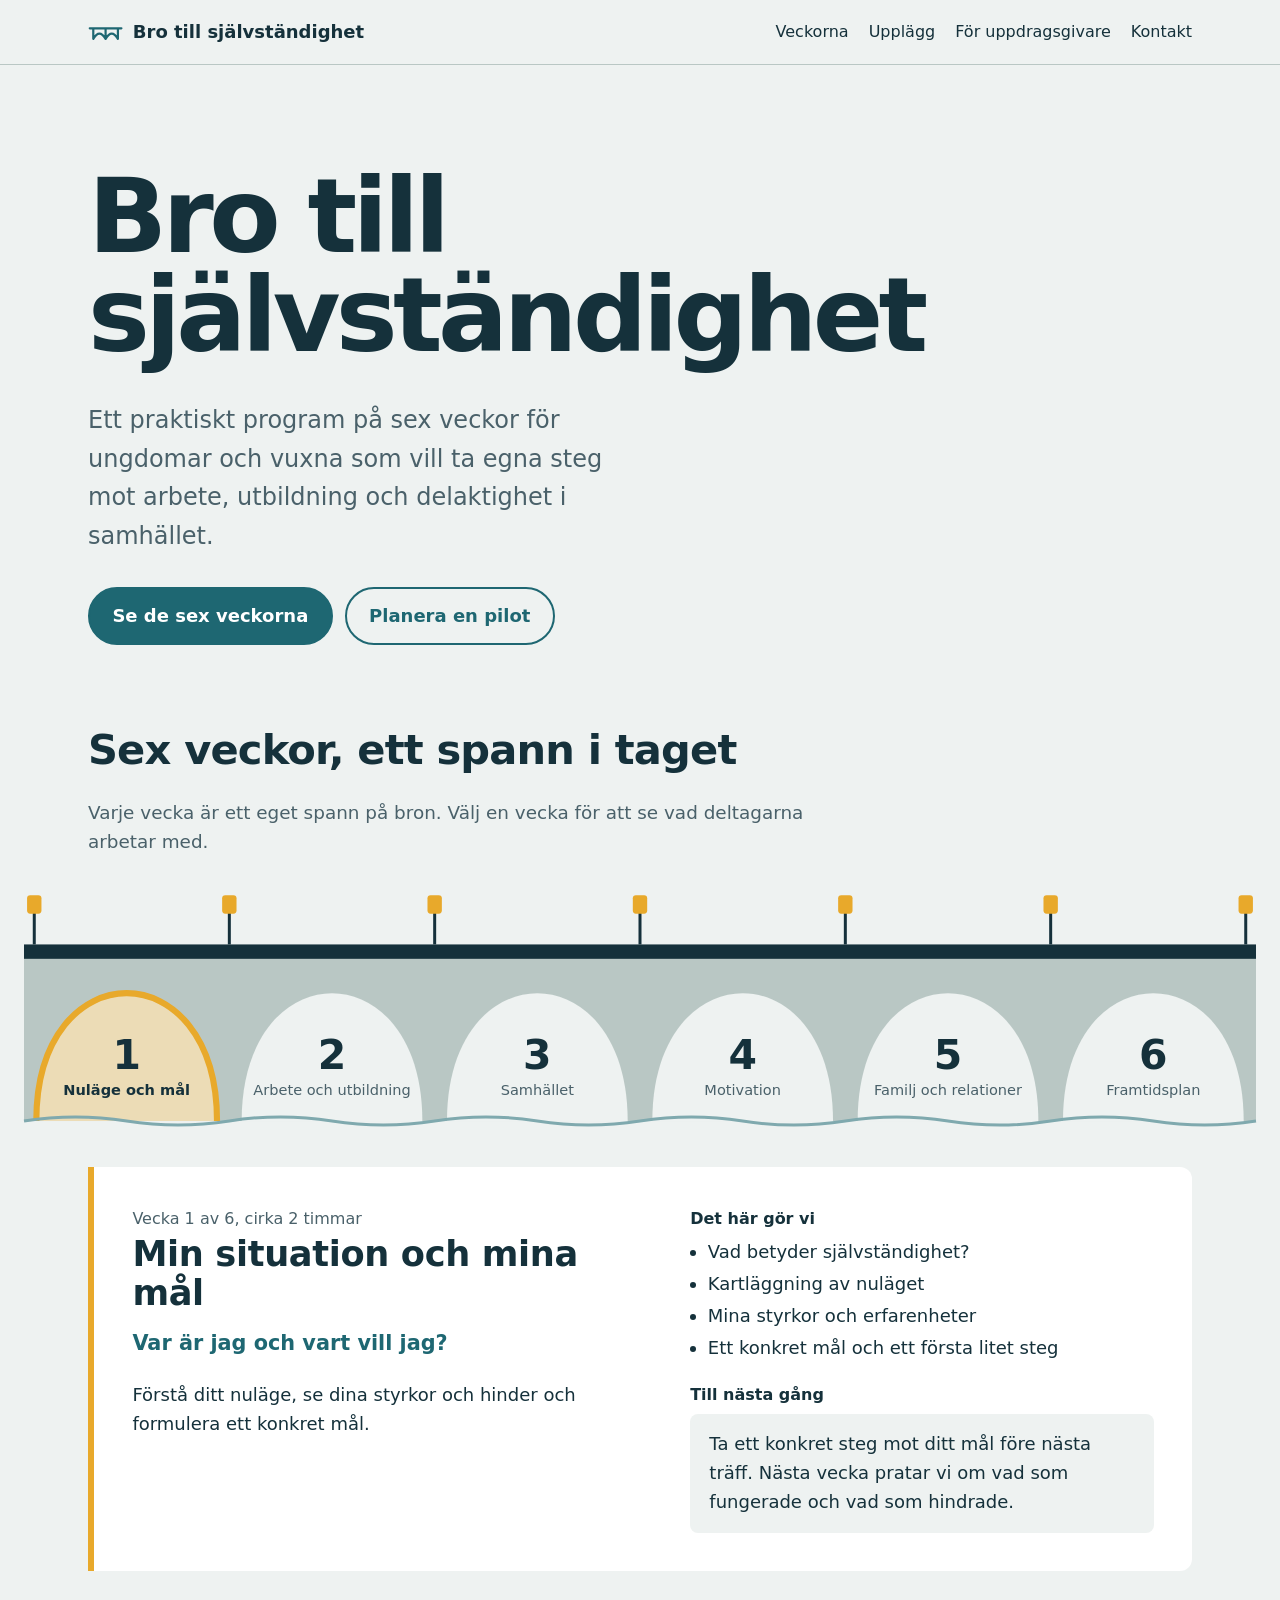
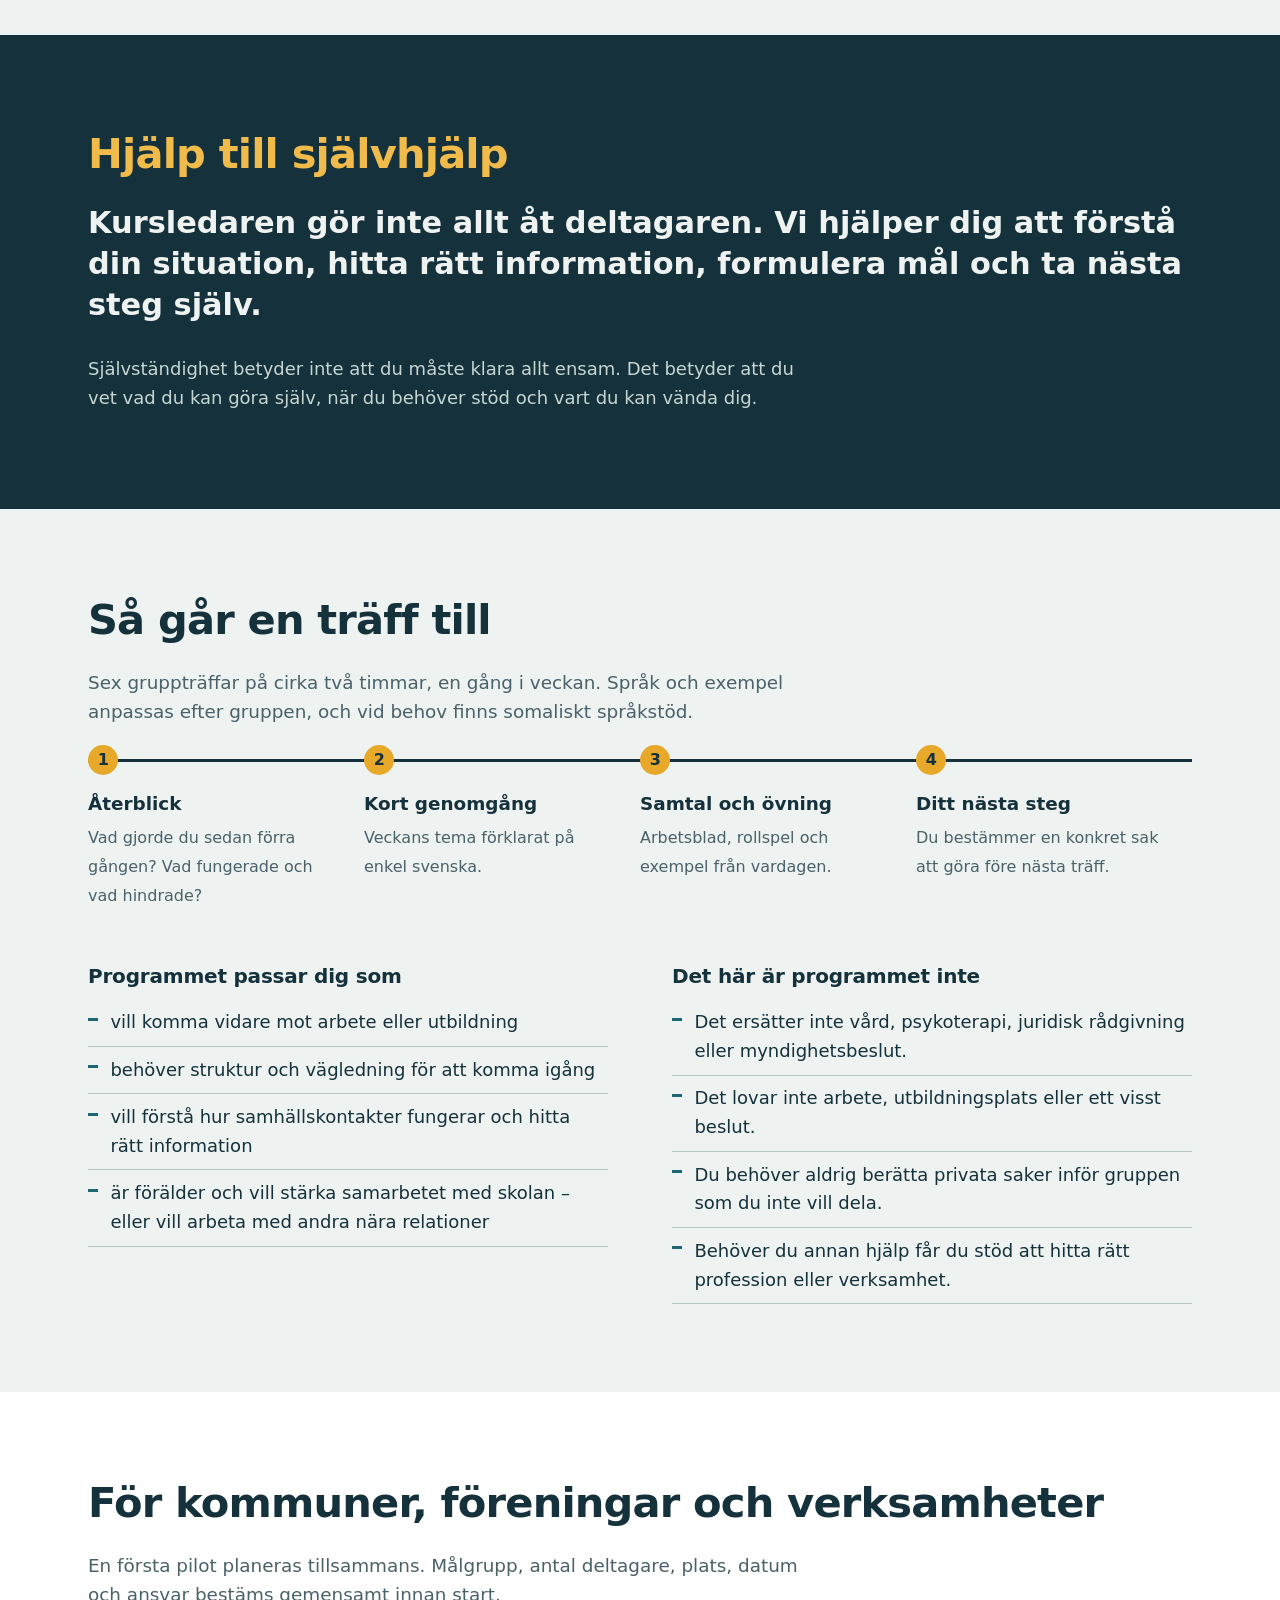
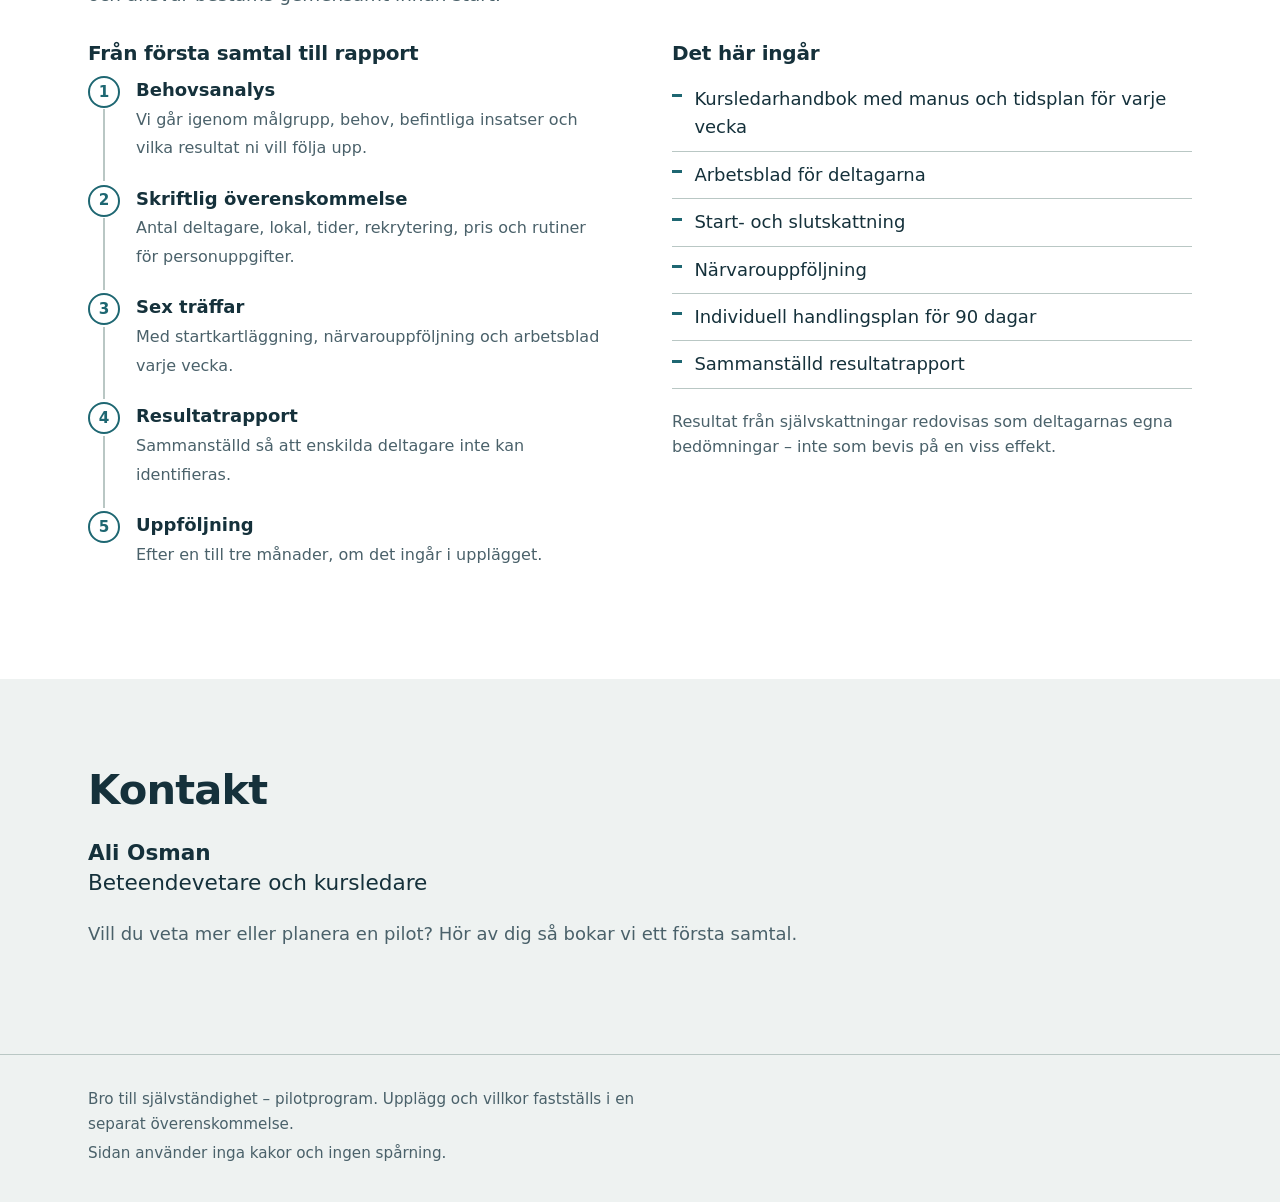
==== index.html @ 2a58fac4 "Added files" ====
<!doctype html>
<html lang="sv">
<head>
<meta charset="utf-8">
<meta name="viewport" content="width=device-width, initial-scale=1, viewport-fit=cover">
<title>Bro till självständighet – sex veckor mot arbete, utbildning och delaktighet</title>
<meta name="description" content="Ett praktiskt sexveckorsprogram för ungdomar och vuxna som vill ta konkreta steg mot arbete, utbildning och större självständighet.">
<link rel="icon" href="favicon.svg" type="image/svg+xml">
<link rel="preload" href="fonts/atkinson-400.woff2" as="font" type="font/woff2" crossorigin>
<link rel="preload" href="fonts/atkinson-800.woff2" as="font" type="font/woff2" crossorigin>
<link rel="stylesheet" href="style.css">
</head>
<body>

<a class="skip" href="#innehall">Hoppa till innehållet</a>

<header class="top">
  <div class="wrap top-inner">
    <a class="brand" href="#">
      <svg viewBox="0 0 40 20" aria-hidden="true"><path d="M2 6h36M6 18V6M20 18V6M34 18V6M6 18Q13 6 20 18M20 18Q27 6 34 18"/></svg>
      Bro till självständighet
    </a>
    <nav aria-label="Huvudmeny">
      <a href="#veckorna">Veckorna</a>
      <a href="#upplagg">Upplägg</a>
      <a href="#uppdragsgivare">För uppdragsgivare</a>
      <a href="#kontakt">Kontakt</a>
    </nav>
  </div>
</header>

<main id="innehall">

  <section class="hero">
    <div class="wrap">
      <h1>Bro till självständighet</h1>
      <p class="lead">Ett praktiskt program på sex veckor för ungdomar och vuxna som vill ta egna steg mot arbete, utbildning och delaktighet i samhället.</p>
      <p class="hero-actions">
        <a class="btn btn-main" href="#veckorna">Se de sex veckorna</a>
        <a class="btn btn-quiet" href="#uppdragsgivare">Planera en pilot</a>
      </p>
    </div>
  </section>

  <section id="veckorna" class="weeks" aria-labelledby="veckorna-rubrik">
    <div class="wrap">
      <h2 id="veckorna-rubrik">Sex veckor, ett spann i taget</h2>
      <p class="section-intro">Varje vecka är ett eget spann på bron. Välj en vecka för att se vad deltagarna arbetar med.</p>
    </div>

    <div class="bridge-wrap">
      <div class="bridge">
        <svg class="bridge-art" viewBox="0 0 1200 240" preserveAspectRatio="none" aria-hidden="true">
          <g class="arches"></g>
          <rect class="deck" x="0" y="54" width="1200" height="14"/>
          <g class="piers"></g>
          <g class="lamps"></g>
          <path class="water" d="M0 226 Q 50 218 100 226 T 200 226 T 300 226 T 400 226 T 500 226 T 600 226 T 700 226 T 800 226 T 900 226 T 1000 226 T 1100 226 T 1200 226"/>
        </svg>
        <div class="spans" role="tablist" aria-label="Programmets veckor"></div>
      </div>
    </div>

    <div class="wrap">
      <div class="week-panel" id="vecka-panel" role="tabpanel" tabindex="0" aria-live="polite"></div>
    </div>
  </section>

  <section class="principle" aria-labelledby="princip-rubrik">
    <div class="wrap narrow">
      <h2 id="princip-rubrik">Hjälp till självhjälp</h2>
      <p class="big">Kursledaren gör inte allt åt deltagaren. Vi hjälper dig att förstå din situation, hitta rätt information, formulera mål och ta nästa steg själv.</p>
      <p>Självständighet betyder inte att du måste klara allt ensam. Det betyder att du vet vad du kan göra själv, när du behöver stöd och vart du kan vända dig.</p>
    </div>
  </section>

  <section id="upplagg" class="plan" aria-labelledby="upplagg-rubrik">
    <div class="wrap">
      <h2 id="upplagg-rubrik">Så går en träff till</h2>
      <p class="section-intro">Sex gruppträffar på cirka två timmar, en gång i veckan. Språk och exempel anpassas efter gruppen, och vid behov finns somaliskt språkstöd.</p>

      <ol class="steps">
        <li><strong>Återblick</strong><span>Vad gjorde du sedan förra gången? Vad fungerade och vad hindrade?</span></li>
        <li><strong>Kort genomgång</strong><span>Veckans tema förklarat på enkel svenska.</span></li>
        <li><strong>Samtal och övning</strong><span>Arbetsblad, rollspel och exempel från vardagen.</span></li>
        <li><strong>Ditt nästa steg</strong><span>Du bestämmer en konkret sak att göra före nästa träff.</span></li>
      </ol>

      <div class="two-col">
        <div>
          <h3>Programmet passar dig som</h3>
          <ul class="plain">
            <li>vill komma vidare mot arbete eller utbildning</li>
            <li>behöver struktur och vägledning för att komma igång</li>
            <li>vill förstå hur samhällskontakter fungerar och hitta rätt information</li>
            <li>är förälder och vill stärka samarbetet med skolan – eller vill arbeta med andra nära relationer</li>
          </ul>
        </div>
        <div>
          <h3>Det här är programmet inte</h3>
          <ul class="plain">
            <li>Det ersätter inte vård, psykoterapi, juridisk rådgivning eller myndighetsbeslut.</li>
            <li>Det lovar inte arbete, utbildningsplats eller ett visst beslut.</li>
            <li>Du behöver aldrig berätta privata saker inför gruppen som du inte vill dela.</li>
            <li>Behöver du annan hjälp får du stöd att hitta rätt profession eller verksamhet.</li>
          </ul>
        </div>
      </div>
    </div>
  </section>

  <section id="uppdragsgivare" class="clients" aria-labelledby="uppdrag-rubrik">
    <div class="wrap">
      <h2 id="uppdrag-rubrik">För kommuner, föreningar och verksamheter</h2>
      <p class="section-intro">En första pilot planeras tillsammans. Målgrupp, antal deltagare, plats, datum och ansvar bestäms gemensamt innan start.</p>

      <div class="two-col">
        <div>
          <h3>Från första samtal till rapport</h3>
          <ol class="timeline">
            <li><strong>Behovsanalys</strong><span>Vi går igenom målgrupp, behov, befintliga insatser och vilka resultat ni vill följa upp.</span></li>
            <li><strong>Skriftlig överenskommelse</strong><span>Antal deltagare, lokal, tider, rekrytering, pris och rutiner för personuppgifter.</span></li>
            <li><strong>Sex träffar</strong><span>Med startkartläggning, närvarouppföljning och arbetsblad varje vecka.</span></li>
            <li><strong>Resultatrapport</strong><span>Sammanställd så att enskilda deltagare inte kan identifieras.</span></li>
            <li><strong>Uppföljning</strong><span>Efter en till tre månader, om det ingår i upplägget.</span></li>
          </ol>
        </div>
        <div>
          <h3>Det här ingår</h3>
          <ul class="plain">
            <li>Kursledarhandbok med manus och tidsplan för varje vecka</li>
            <li>Arbetsblad för deltagarna</li>
            <li>Start- och slutskattning</li>
            <li>Närvarouppföljning</li>
            <li>Individuell handlingsplan för 90 dagar</li>
            <li>Sammanställd resultatrapport</li>
          </ul>
          <p class="note">Resultat från självskattningar redovisas som deltagarnas egna bedömningar – inte som bevis på en viss effekt.</p>
        </div>
      </div>
    </div>
  </section>

  <section id="kontakt" class="contact" aria-labelledby="kontakt-rubrik">
    <div class="wrap narrow">
      <h2 id="kontakt-rubrik">Kontakt</h2>
      <p class="person"><strong>Ali Osman</strong><br>Beteendevetare och kursledare</p>
      <p class="contact-text">Vill du veta mer eller planera en pilot? Hör av dig så bokar vi ett första samtal.</p>
      <p><a class="btn btn-main" id="mejl-knapp" hidden>Skicka e-post</a></p>
    </div>
  </section>

</main>

<footer class="foot">
  <div class="wrap">
    <p>Bro till självständighet – pilotprogram. Upplägg och villkor fastställs i en separat överenskommelse.</p>
    <p>Sidan använder inga kakor och ingen spårning.</p>
  </div>
</footer>

<script src="script.js"></script>
</body>
</html>
---- style.css ----
@font-face { font-family: "Atkinson"; src: url("fonts/atkinson-400.woff2") format("woff2"); font-weight: 400; font-display: swap; }
@font-face { font-family: "Atkinson"; src: url("fonts/atkinson-700.woff2") format("woff2"); font-weight: 700; font-display: swap; }
@font-face { font-family: "Atkinson"; src: url("fonts/atkinson-800.woff2") format("woff2"); font-weight: 800; font-display: swap; }

:root {
  --dimma: #eef2f1;   /* bakgrund */
  --yta: #ffffff;
  --blak: #15313b;    /* text */
  --mjuk: #4a616a;    /* sekundär text */
  --fjord: #1e6772;   /* primär */
  --sten: #b9c7c4;    /* linjer, bro */
  --lykta: #e8a92b;   /* accent */
  --lykta-sken: rgba(232, 169, 43, .22);
  --vatten: #7fa9ae;
  --knapp-text: #ffffff;
  --maxw: 72rem;
  box-sizing: border-box;
  padding-top: env(safe-area-inset-top, 0px);
  padding-bottom: env(safe-area-inset-bottom, 0px);
  color-scheme: light dark;
}
@media (prefers-color-scheme: dark) {
  :root {
    --dimma: #0f2229; --yta: #15303a; --blak: #e6eeec; --mjuk: #a6bbbf;
    --fjord: #6cbcc5; --sten: #35535c; --lykta: #f0bb4a; --lykta-sken: rgba(240,187,74,.18);
    --vatten: #3d6a72; --knapp-text: #0f2229;
  }
}
*, *::before, *::after { box-sizing: inherit; }
html { scroll-behavior: smooth; scroll-padding-top: calc(4.5rem + env(safe-area-inset-top, 0px)); }
@media (prefers-reduced-motion: reduce) { html { scroll-behavior: auto; } }

body {
  margin: 0;
  background: var(--dimma);
  color: var(--blak);
  font-family: "Atkinson", "Segoe UI", system-ui, -apple-system, Roboto, Arial, sans-serif;
  font-size: 1.125rem;
  line-height: 1.6;
  -webkit-font-smoothing: antialiased;
}
img, svg { max-width: 100%; }
a { color: var(--fjord); text-underline-offset: .18em; }
:focus-visible { outline: 3px solid var(--lykta); outline-offset: 3px; border-radius: 4px; }

.wrap { max-width: var(--maxw); margin: 0 auto; padding: 0 1.5rem; }
[hidden] { display: none !important; }

.skip { position: absolute; left: -999px; top: .5rem; background: var(--yta); padding: .5rem 1rem; z-index: 20; }
.skip:focus { left: .5rem; }

h1, h2, h3 { line-height: 1.1; margin: 0 0 .6em; font-weight: 800; letter-spacing: -.02em; }
h2 { font-size: clamp(1.75rem, 1.2rem + 2vw, 2.6rem); }
h3 { font-size: 1.25rem; letter-spacing: -.01em; }
p { margin: 0 0 1em; max-width: 62ch; }

/* Sidhuvud */
.top {
  position: sticky; top: env(safe-area-inset-top, 0px); z-index: 10;
  background: color-mix(in srgb, var(--dimma) 88%, transparent);
  backdrop-filter: blur(8px);
  border-bottom: 1px solid var(--sten);
}
.top-inner { display: flex; align-items: center; justify-content: space-between; gap: 1rem; min-height: 4rem; flex-wrap: wrap; }
.brand { display: flex; align-items: center; gap: .6rem; font-weight: 800; color: var(--blak); text-decoration: none; }
.brand svg { width: 2.2rem; height: 1.1rem; fill: none; stroke: var(--fjord); stroke-width: 2.5; stroke-linecap: round; }
.top nav { display: flex; gap: 1.25rem; flex-wrap: wrap; font-size: 1rem; }
.top nav a { color: var(--blak); text-decoration: none; padding: .25rem 0; }
.top nav a:hover { color: var(--fjord); text-decoration: underline; }
@media (max-width: 760px) { .top nav { display: none; } }

/* Hero */
.hero { padding: clamp(3.5rem, 8vw, 7rem) 0 1rem; }
.hero h1 {
  font-size: clamp(2.8rem, 1.2rem + 7vw, 6.5rem);
  letter-spacing: -.045em;
  line-height: .95;
  max-width: 11ch;
  margin-bottom: .35em;
}
.lead { font-size: clamp(1.2rem, 1rem + .7vw, 1.5rem); color: var(--mjuk); max-width: 36ch; }
.hero-actions { display: flex; gap: .75rem; flex-wrap: wrap; margin-top: 2rem; }

.btn {
  display: inline-block; padding: .8rem 1.4rem; border-radius: 999px;
  font-weight: 700; text-decoration: none; border: 2px solid var(--fjord);
}
.btn-main { background: var(--fjord); color: var(--knapp-text); }
.btn-main:hover { background: var(--blak); border-color: var(--blak); color: var(--dimma); }
.btn-quiet { color: var(--fjord); }
.btn-quiet:hover { background: var(--yta); }

/* Veckorna och bron */
.weeks { padding: 3rem 0 4rem; }
.section-intro { color: var(--mjuk); font-size: 1.15rem; margin-bottom: 2rem; }

.bridge-wrap { padding: 0 1.5rem; max-width: 84rem; margin: 0 auto; }
.bridge { position: relative; aspect-ratio: 1200 / 240; }
@media (max-width: 700px) { .bridge { aspect-ratio: auto; height: 140px; } }
.bridge-art { position: absolute; inset: 0; width: 100%; height: 100%; overflow: visible; }
.deck { fill: var(--blak); }
.body { fill: var(--sten); }
.arch { fill: var(--dimma); stroke: none; transition: fill .25s; }
.arch.passed { fill: color-mix(in srgb, var(--vatten) 22%, var(--dimma)); }
.arch.active { fill: color-mix(in srgb, var(--lykta) 30%, var(--dimma)); stroke: var(--lykta); stroke-width: 6; }
.water { fill: none; stroke: var(--vatten); stroke-width: 3; vector-effect: non-scaling-stroke; }
.lamp-post { stroke: var(--blak); stroke-width: 3; vector-effect: non-scaling-stroke; }
.lamp { fill: var(--sten); transition: fill .3s; }
.lamp.on { fill: var(--lykta); }

.spans { position: absolute; inset: 0; display: grid; grid-template-columns: repeat(6, 1fr); }
.span-btn {
  appearance: none; background: none; border: 0; cursor: pointer;
  font: inherit; color: var(--blak);
  display: flex; flex-direction: column; align-items: center; justify-content: flex-end;
  padding: 0 .25rem 18%; text-align: center; border-radius: 8px;
}
.span-btn .num { font-weight: 800; font-size: clamp(1.4rem, .8rem + 2.2vw, 2.6rem); line-height: 1; }
.span-btn .lbl { font-size: clamp(.7rem, .55rem + .45vw, .95rem); color: var(--mjuk); margin-top: .3rem; line-height: 1.2; }
.span-btn[aria-selected="true"] .lbl { color: var(--blak); font-weight: 700; }
.span-btn:hover .num { color: var(--fjord); }
.span-btn:focus-visible { outline-offset: -4px; }
@media (max-width: 640px) { .span-btn .lbl { display: none; } }

.week-panel {
  margin-top: 2rem; background: var(--yta); border-left: 6px solid var(--lykta);
  padding: clamp(1.25rem, 3vw, 2.5rem); border-radius: 0 12px 12px 0;
  display: grid; grid-template-columns: 1.1fr 1fr; gap: 1.5rem 3rem;
}
.week-panel:focus-visible { outline-offset: 4px; }
.week-panel .kicker { color: var(--mjuk); margin-bottom: .25rem; font-size: 1rem; }
.week-panel h3 { font-size: clamp(1.5rem, 1.1rem + 1.4vw, 2.2rem); margin-bottom: .4em; }
.week-panel .question { font-size: 1.3rem; font-weight: 700; color: var(--fjord); }
.week-panel h4 { margin: 0 0 .4rem; font-size: 1rem; }
.week-panel ul { margin: 0 0 1.25rem; padding-left: 1.1rem; }
.week-panel li { margin-bottom: .2rem; }
.week-panel .homework { background: var(--dimma); padding: 1rem 1.2rem; border-radius: 8px; margin: 0; }
@media (max-width: 760px) { .week-panel { grid-template-columns: 1fr; } }

/* Princip */
.principle { background: #15313b; color: #eef2f1; padding: clamp(3.5rem, 8vw, 6rem) 0; }
@media (prefers-color-scheme: dark) { .principle { background: #1d4450; } }
.principle h2 { color: #f0bb4a; }
.principle .big { font-size: clamp(1.35rem, 1rem + 1.3vw, 1.9rem); line-height: 1.35; font-weight: 700; }
.principle p:last-child { color: #c7d6d3; margin-bottom: 0; }

/* Upplägg */
.plan, .clients { padding: clamp(3.5rem, 7vw, 5.5rem) 0; }
.clients { background: var(--yta); }

.steps { list-style: none; counter-reset: s; padding: 0; margin: 0 0 3.5rem; display: grid; grid-template-columns: repeat(4, 1fr); gap: 0; }
.steps li { counter-increment: s; padding: 1rem 1.25rem 0 0; border-top: 3px solid var(--blak); position: relative; }
.steps li::before { content: counter(s); position: absolute; top: -1.05rem; left: 0; width: 1.9rem; height: 1.9rem; border-radius: 50%; background: var(--lykta); color: #15313b; font-weight: 800; display: grid; place-items: center; font-size: 1rem; }
.steps strong { display: block; margin: .7rem 0 .3rem; font-size: 1.15rem; }
.steps span { color: var(--mjuk); font-size: 1rem; }
@media (max-width: 800px) { .steps { grid-template-columns: 1fr 1fr; row-gap: 2.5rem; } }
@media (max-width: 480px) { .steps { grid-template-columns: 1fr; } }

.two-col { display: grid; grid-template-columns: 1fr 1fr; gap: 2rem 4rem; }
@media (max-width: 760px) { .two-col { grid-template-columns: 1fr; } }

.plain { list-style: none; padding: 0; margin: 0; }
.plain li { padding: .55rem 0 .55rem 1.4rem; border-bottom: 1px solid var(--sten); position: relative; }
.plain li::before { content: ""; position: absolute; left: 0; top: 1.15rem; width: .6rem; height: 3px; background: var(--fjord); }

.timeline { list-style: none; counter-reset: t; padding: 0; margin: 0; }
.timeline li { counter-increment: t; position: relative; padding: 0 0 1.4rem 3rem; }
.timeline li::before { content: counter(t); position: absolute; left: 0; top: 0; width: 2rem; height: 2rem; border-radius: 50%; border: 2px solid var(--fjord); color: var(--fjord); font-weight: 800; display: grid; place-items: center; font-size: .95rem; background: var(--yta); }
.timeline li:not(:last-child)::after { content: ""; position: absolute; left: calc(1rem - 1px); top: 2.1rem; bottom: .2rem; width: 2px; background: var(--sten); }
.timeline strong { display: block; }
.timeline span { color: var(--mjuk); font-size: 1rem; }
.note { margin-top: 1.25rem; font-size: 1rem; color: var(--mjuk); }

/* Kontakt */
.contact { padding: clamp(3.5rem, 7vw, 5.5rem) 0; }
.person { font-size: 1.35rem; line-height: 1.4; }
.contact-text { color: var(--mjuk); }

.foot { border-top: 1px solid var(--sten); padding: 2rem 0; font-size: .95rem; color: var(--mjuk); }
.foot p { margin: 0 0 .3rem; }
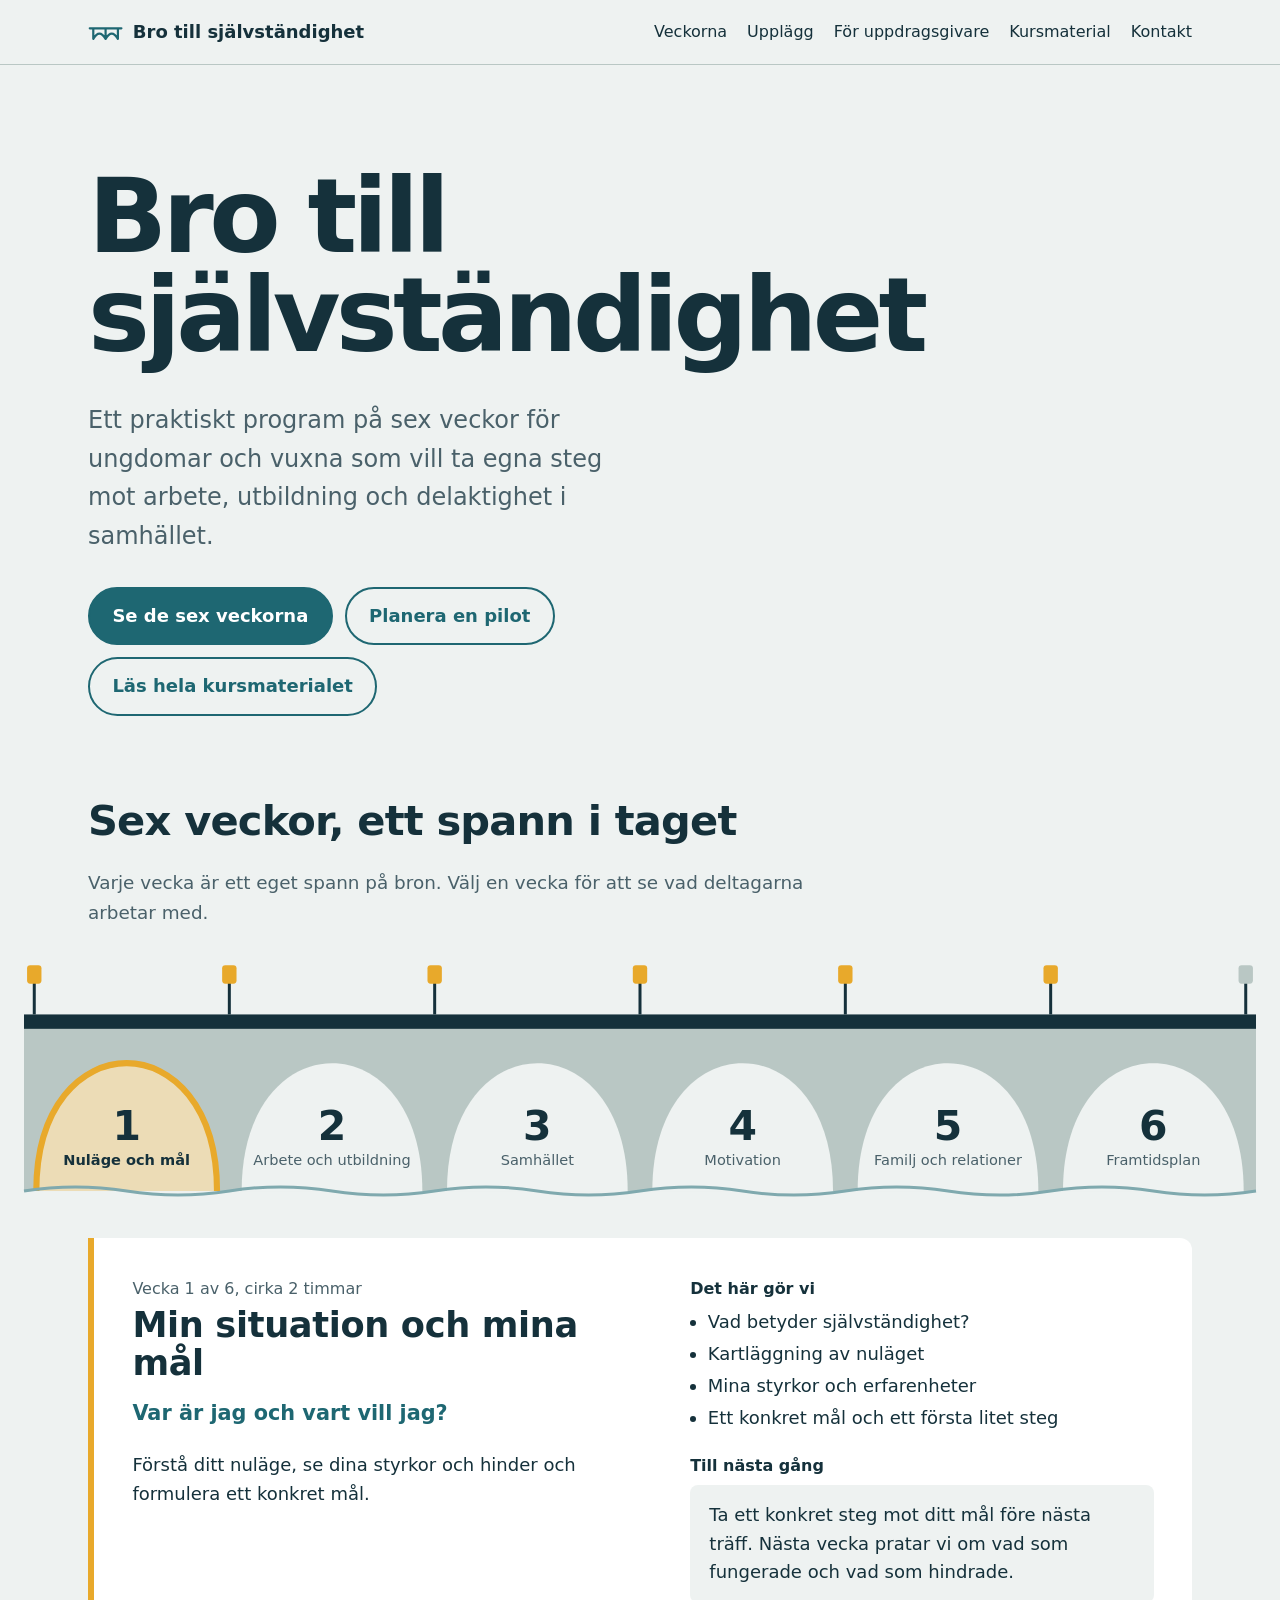
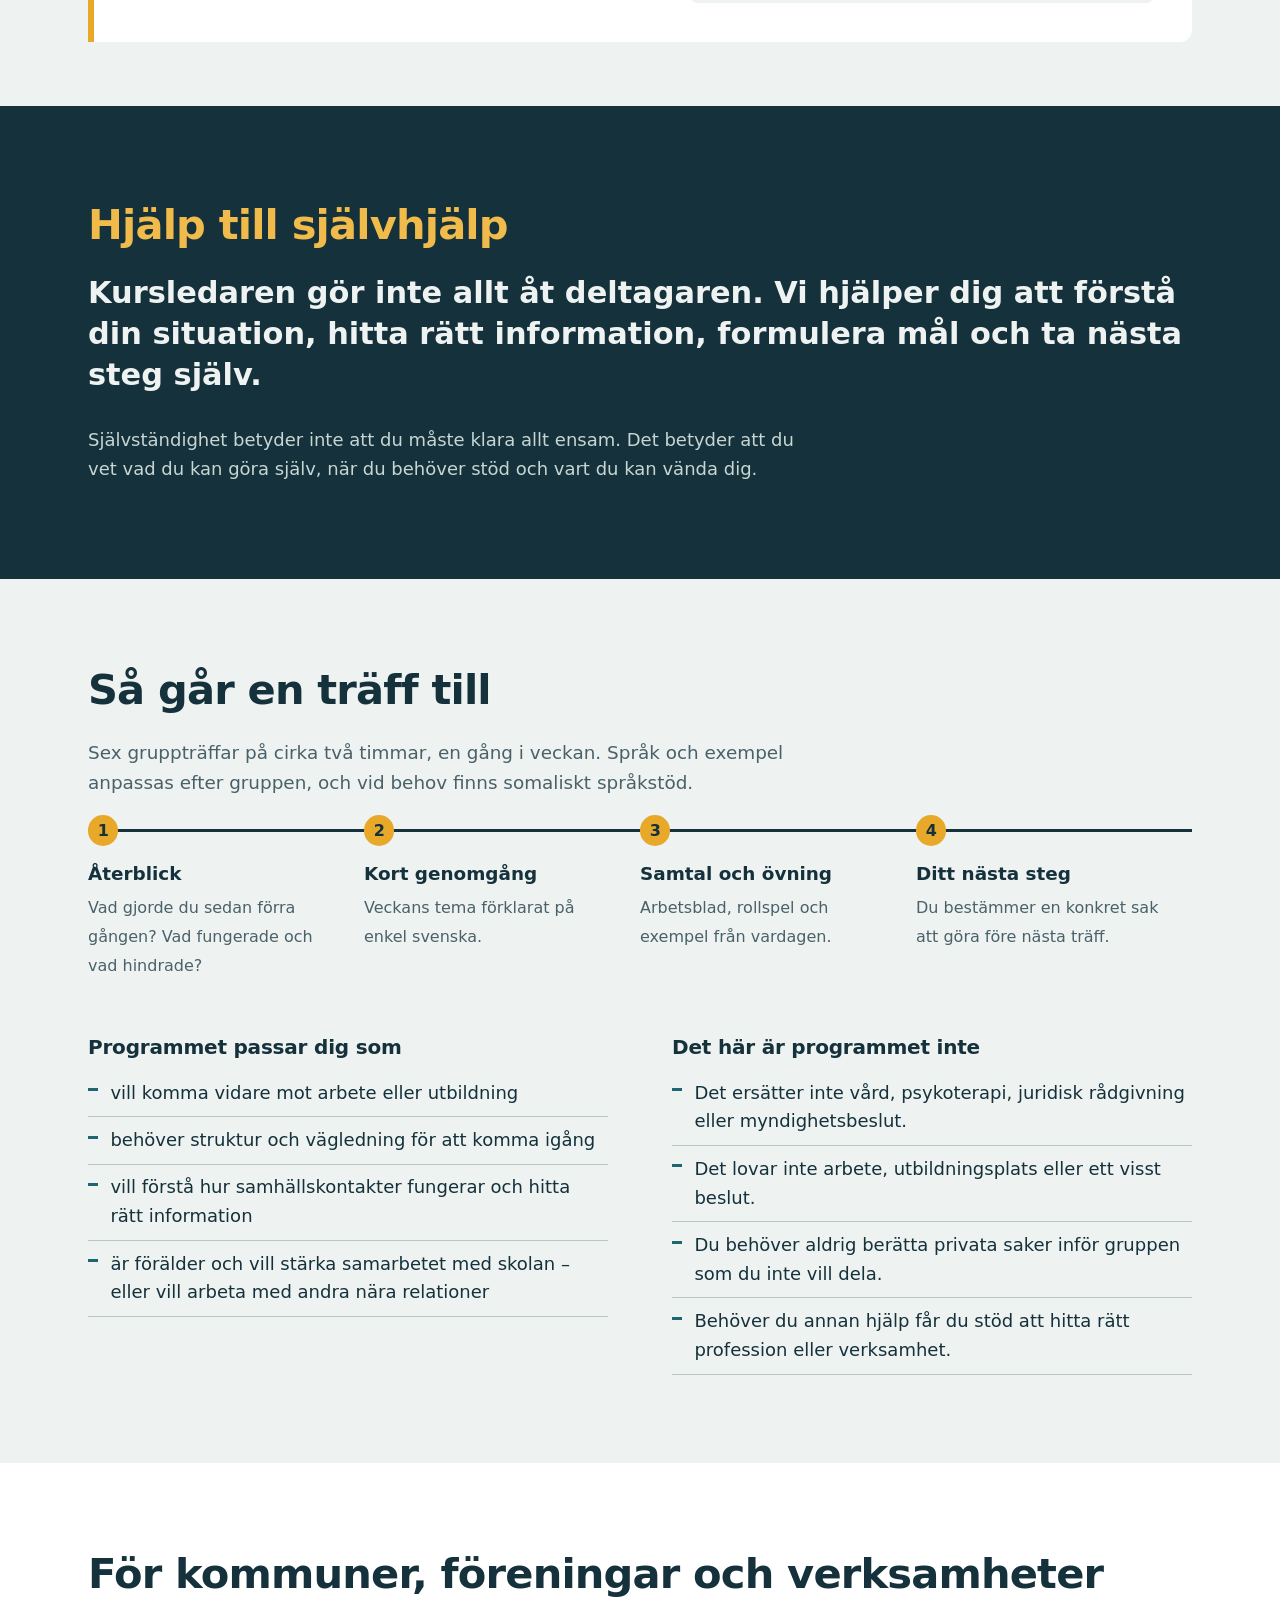
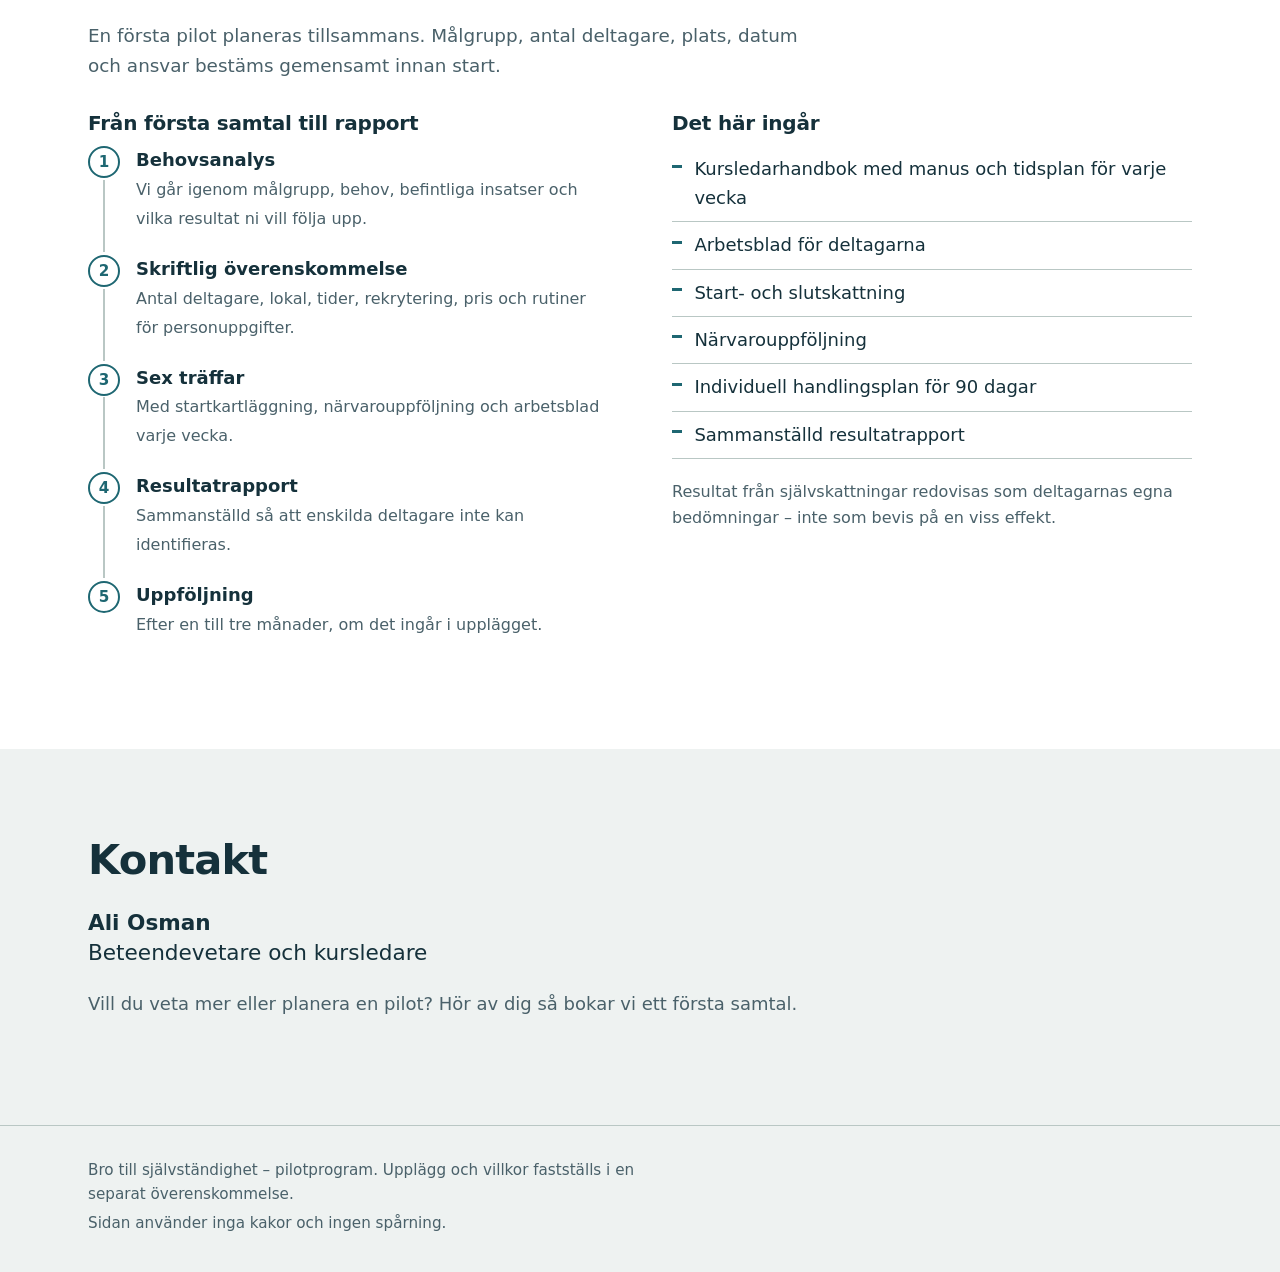
==== commit b685490f: "Updated files (v.2)" ====
--- a/index.html
+++ b/index.html
@@ -24,6 +24,7 @@
       <a href="#veckorna">Veckorna</a>
       <a href="#upplagg">Upplägg</a>
       <a href="#uppdragsgivare">För uppdragsgivare</a>
+      <a href="material.html">Kursmaterial</a>
       <a href="#kontakt">Kontakt</a>
     </nav>
   </div>
@@ -38,6 +39,7 @@
       <p class="hero-actions">
         <a class="btn btn-main" href="#veckorna">Se de sex veckorna</a>
         <a class="btn btn-quiet" href="#uppdragsgivare">Planera en pilot</a>
+        <a class="btn btn-quiet" href="material.html">Läs hela kursmaterialet</a>
       </p>
     </div>
   </section>
--- a/style.css
+++ b/style.css
@@ -67,7 +67,12 @@
 .top nav { display: flex; gap: 1.25rem; flex-wrap: wrap; font-size: 1rem; }
 .top nav a { color: var(--blak); text-decoration: none; padding: .25rem 0; }
 .top nav a:hover { color: var(--fjord); text-decoration: underline; }
-@media (max-width: 760px) { .top nav { display: none; } }
+.top nav a[aria-current="page"] { color: var(--fjord); font-weight: 700; text-decoration: underline; text-decoration-thickness: 3px; text-decoration-color: var(--lykta); }
+@media (max-width: 760px) {
+  .top-inner { padding-top: .5rem; }
+  .top nav { flex-wrap: nowrap; overflow-x: auto; width: 100%; gap: 1rem; padding-bottom: .5rem; font-size: .95rem; scrollbar-width: none; }
+  .top nav a { white-space: nowrap; }
+}
 
 /* Hero */
 .hero { padding: clamp(3.5rem, 8vw, 7rem) 0 1rem; }
@@ -178,3 +183,56 @@
 
 .foot { border-top: 1px solid var(--sten); padding: 2rem 0; font-size: .95rem; color: var(--mjuk); }
 .foot p { margin: 0 0 .3rem; }
+
+/* ===== Kursmaterial-sidan ===== */
+.mat-intro { padding: clamp(2.5rem, 6vw, 4.5rem) 1.5rem 1rem; }
+.mat-intro h1 { font-size: clamp(2.4rem, 1.4rem + 4vw, 4.5rem); letter-spacing: -.04em; }
+.mat-layout { display: grid; grid-template-columns: 17rem minmax(0, 1fr); gap: 3rem; align-items: start; padding-bottom: 4rem; }
+@media (max-width: 900px) { .mat-layout { grid-template-columns: minmax(0, 1fr); gap: 1.5rem; } }
+
+.toc { position: sticky; top: 5rem; max-height: calc(100vh - 6rem); overflow-y: auto; font-size: .95rem; }
+@media (max-width: 900px) { .toc { position: static; max-height: none; background: var(--yta); border-radius: 10px; padding: .75rem 1rem; } }
+.toc summary { font-weight: 800; cursor: pointer; margin-bottom: .5rem; }
+.toc ol, .toc ul { list-style: none; margin: 0; padding: 0; }
+.toc ul { padding-left: .8rem; border-left: 2px solid var(--sten); margin: .3rem 0 1rem; }
+.toc a { color: var(--mjuk); text-decoration: none; display: block; padding: .15rem 0; line-height: 1.35; }
+.toc a:hover { color: var(--fjord); text-decoration: underline; }
+.toc .toc-part { color: var(--blak); font-weight: 800; }
+
+.part { background: var(--yta); border-radius: 12px; padding: clamp(1.25rem, 4vw, 3rem); margin-bottom: 2.5rem; }
+.part-head { border-bottom: 3px solid var(--blak); margin-bottom: 2rem; padding-bottom: 1rem; }
+.part-title { margin-bottom: .3em; }
+.part-head p { color: var(--mjuk); margin: 0; }
+
+.doc { max-width: 46rem; }
+.doc h3 { font-size: 1.5rem; margin: 2.8rem 0 .8rem; padding-top: .2rem; }
+.doc h4 { font-size: 1.15rem; margin: 1.8rem 0 .5rem; }
+.doc > :first-child { margin-top: 0; }
+.doc p { margin-bottom: .8em; }
+.doc ul { padding-left: 1.2rem; }
+.doc li p { margin: 0 0 .3em; }
+.doc .q { margin: 1.1rem 0 .2rem; }
+.lines { height: calc(var(--n) * 2rem); background: repeating-linear-gradient(to bottom, transparent 0 calc(2rem - 1px), var(--sten) calc(2rem - 1px) 2rem); margin-bottom: .6rem; }
+.blank { display: inline-block; min-width: 8rem; border-bottom: 1px solid var(--mjuk); vertical-align: -.15em; margin: 0 .2rem; }
+.box { display: inline-block; width: .95em; height: .95em; border: 2px solid var(--mjuk); border-radius: 3px; vertical-align: -.12em; margin: 0 .45em 0 .2em; }
+
+.table-wrap { overflow-x: auto; margin: 1rem 0 1.5rem; }
+.doc table { border-collapse: collapse; width: 100%; font-size: 1rem; }
+.doc th, .doc td { border-bottom: 1px solid var(--sten); padding: .5rem .75rem .5rem 0; text-align: left; vertical-align: top; }
+.doc th { border-bottom: 2px solid var(--blak); }
+
+.callout { border-left: 5px solid var(--lykta); background: var(--dimma); padding: 1rem 1.25rem; margin: 1.25rem 0; border-radius: 0 8px 8px 0; }
+.callout-title { font-weight: 800; margin-bottom: .3rem !important; }
+.callout p:last-child { margin-bottom: 0; }
+
+@media print {
+  .top, .toc, .skip, .foot, .mat-intro .btn { display: none !important; }
+  body { background: #fff; color: #000; font-size: 11pt; }
+  .mat-layout { display: block; }
+  .part { padding: 0; border-radius: 0; }
+  .part + .part { break-before: page; }
+  .doc { max-width: none; }
+  .doc h3 { break-after: avoid; }
+  .lines { background: repeating-linear-gradient(to bottom, transparent 0 calc(2rem - 1px), #999 calc(2rem - 1px) 2rem); }
+  a { color: #000; text-decoration: none; }
+}
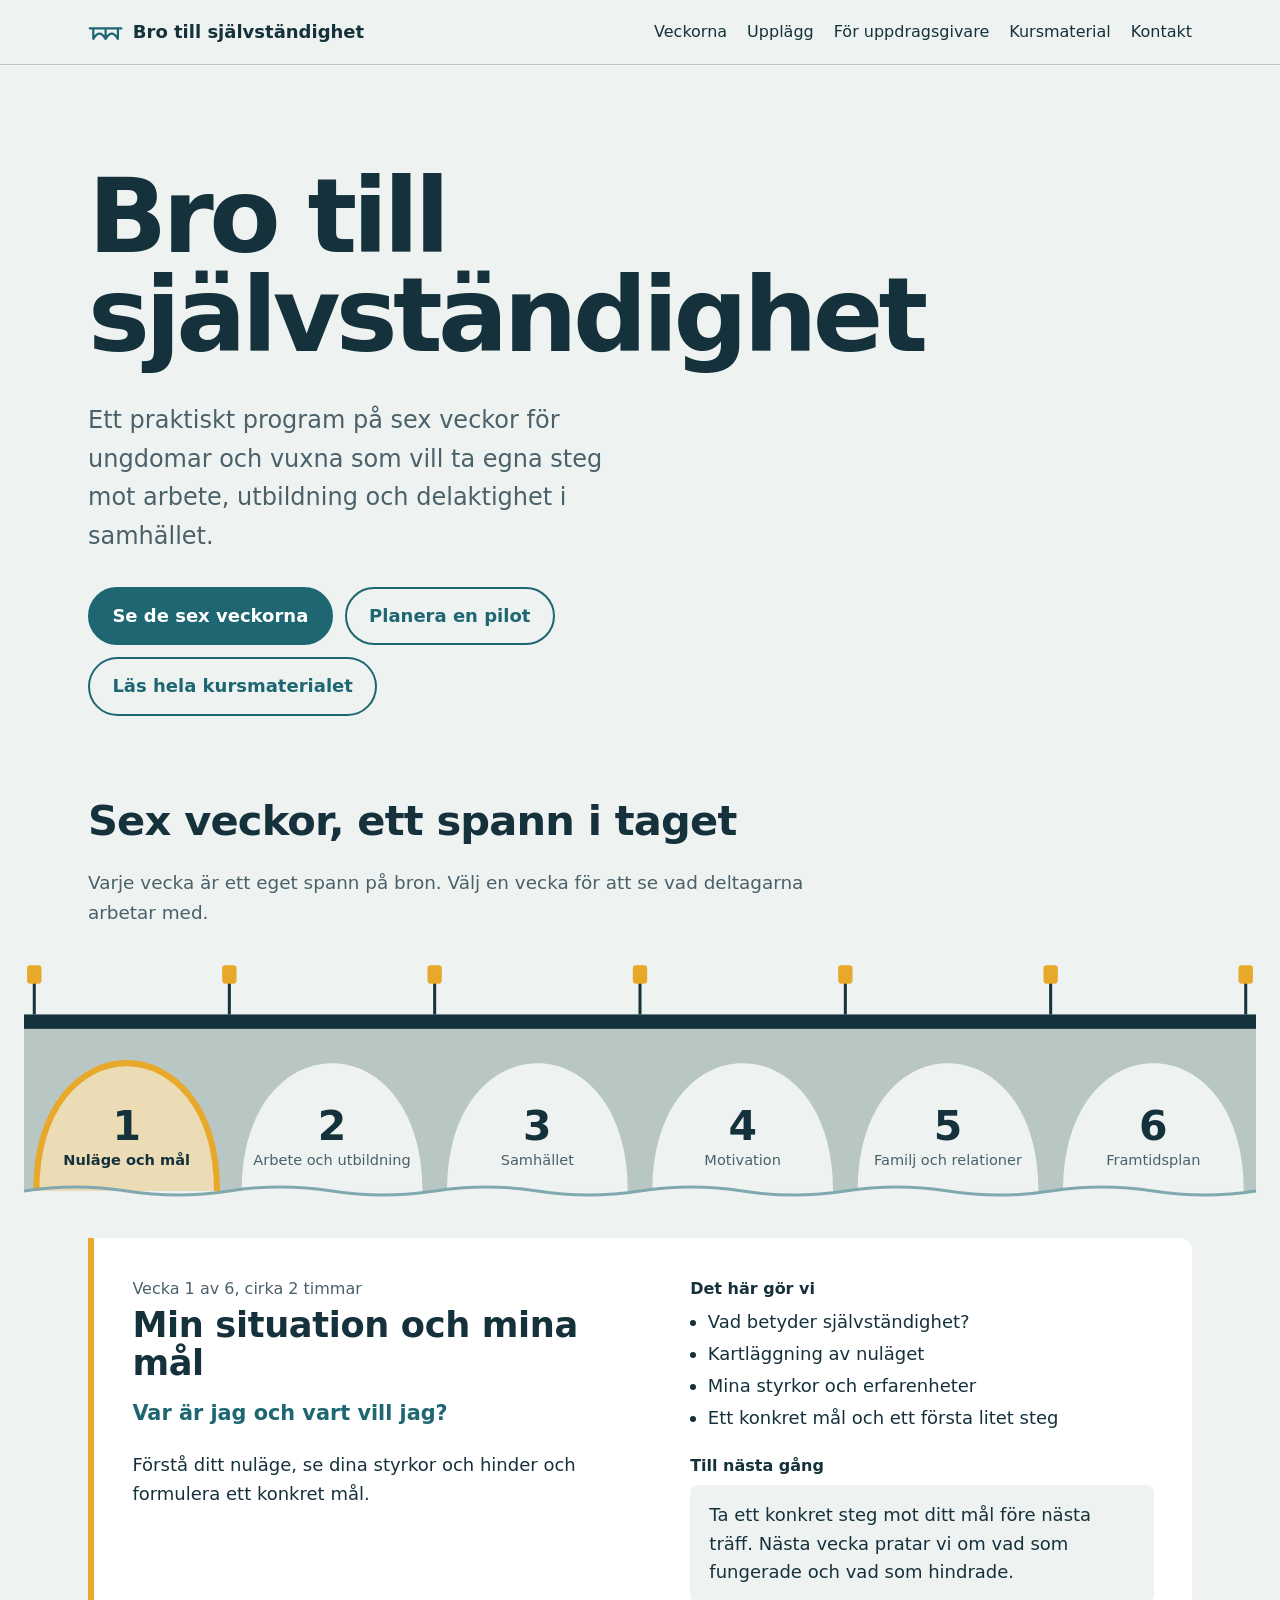
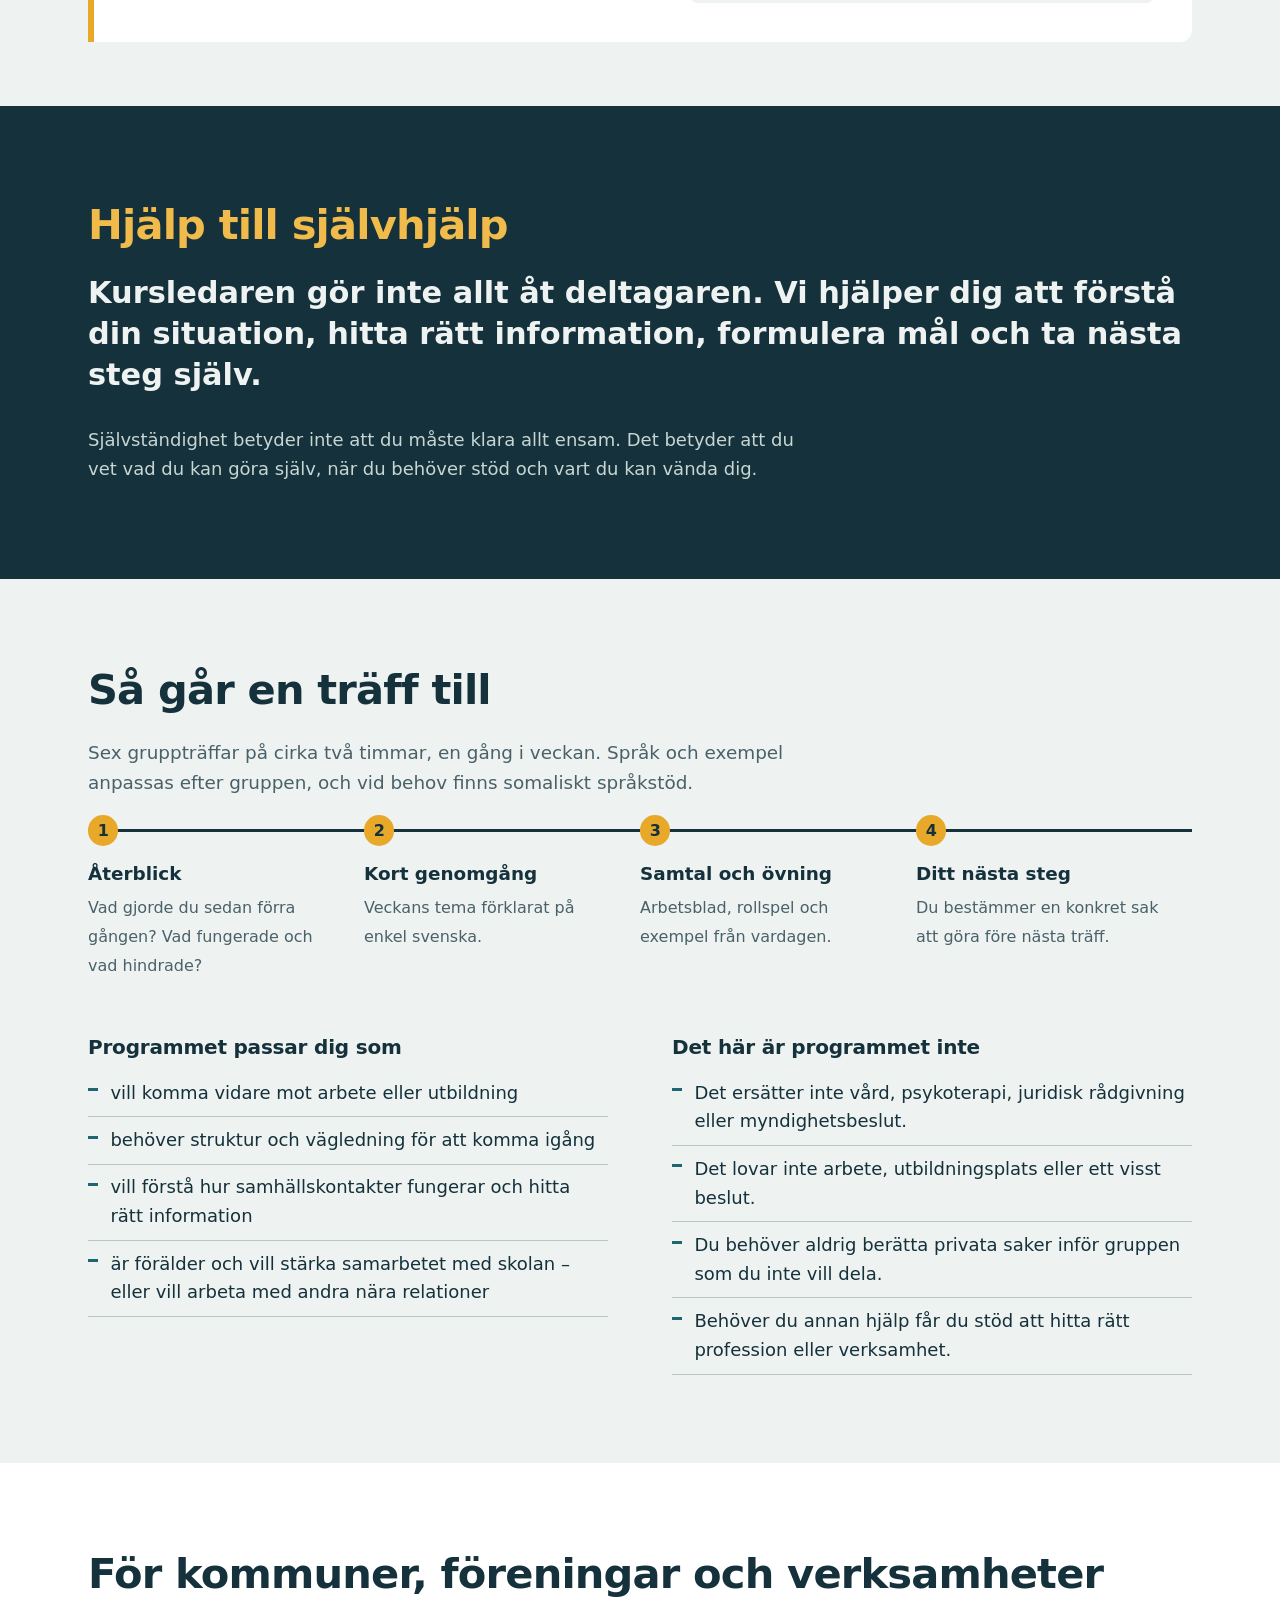
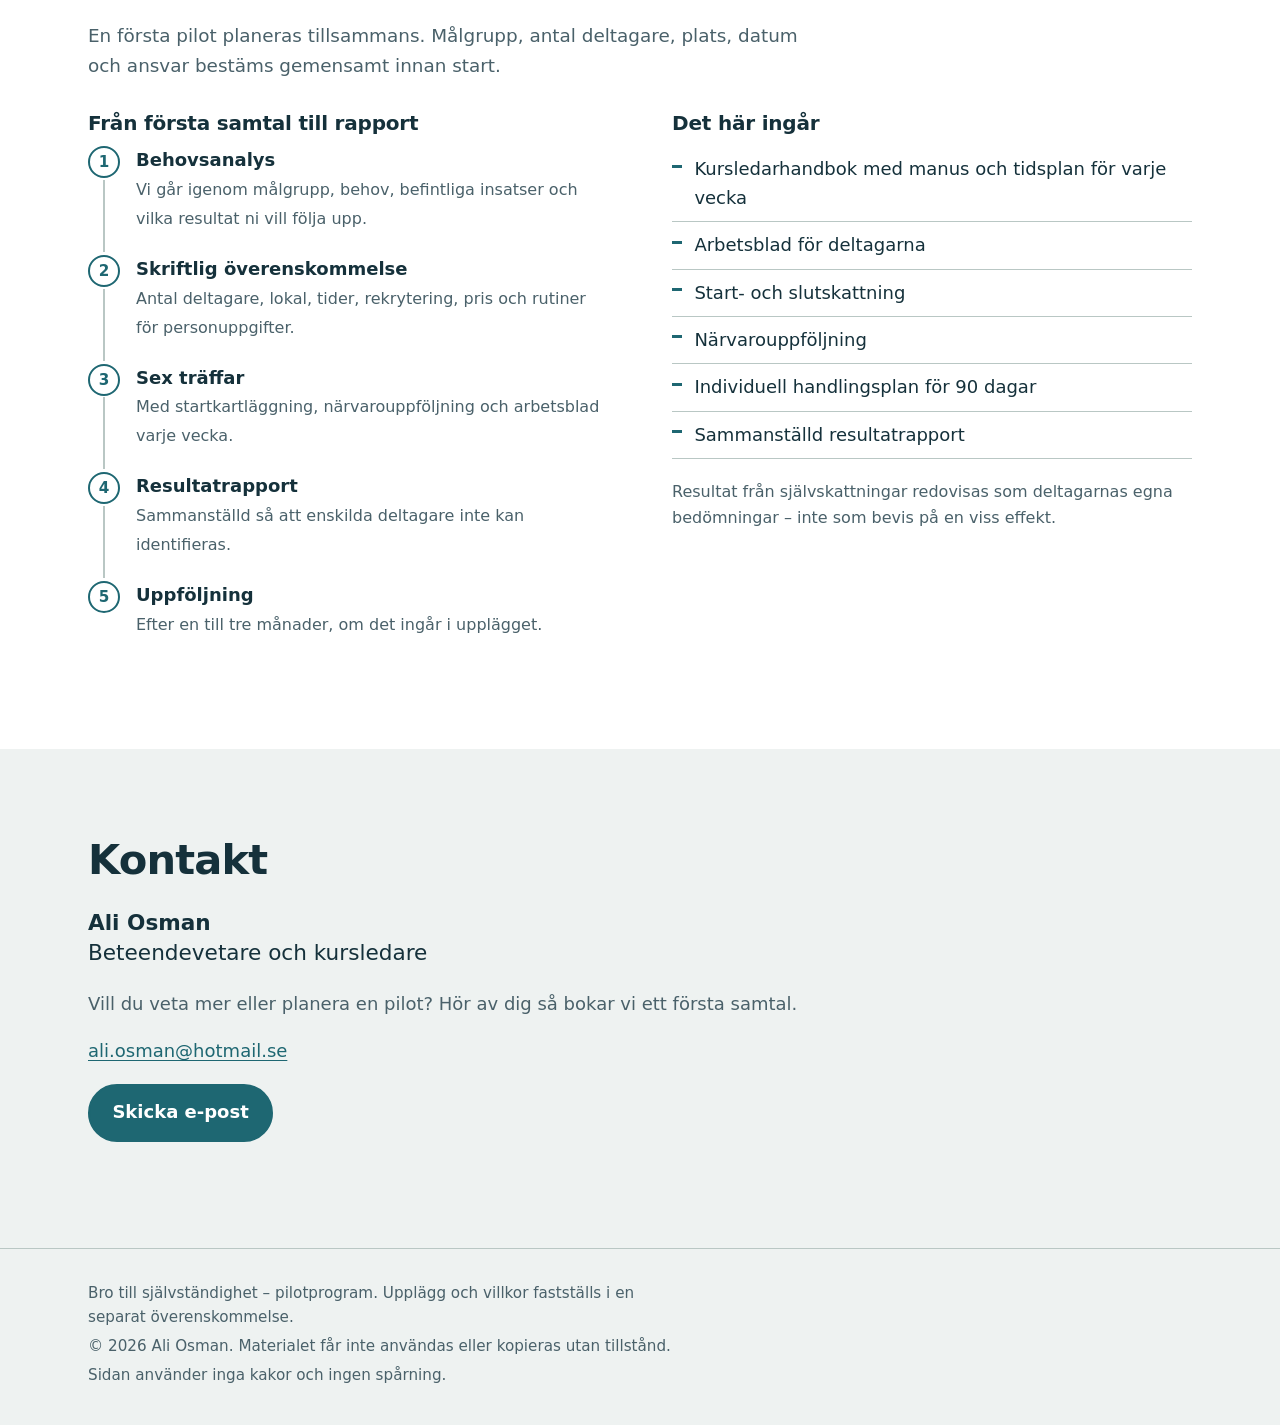
==== commit ddb8ea2a: "Add files via upload" ====
--- a/index.html
+++ b/index.html
@@ -148,6 +148,7 @@
       <h2 id="kontakt-rubrik">Kontakt</h2>
       <p class="person"><strong>Ali Osman</strong><br>Beteendevetare och kursledare</p>
       <p class="contact-text">Vill du veta mer eller planera en pilot? Hör av dig så bokar vi ett första samtal.</p>
+      <p><a href="mailto:ali.osman@hotmail.se">ali.osman@hotmail.se</a></p>
       <p><a class="btn btn-main" id="mejl-knapp" hidden>Skicka e-post</a></p>
     </div>
   </section>
@@ -157,6 +158,7 @@
 <footer class="foot">
   <div class="wrap">
     <p>Bro till självständighet – pilotprogram. Upplägg och villkor fastställs i en separat överenskommelse.</p>
+    <p>© 2026 Ali Osman. Materialet får inte användas eller kopieras utan tillstånd.</p>
     <p>Sidan använder inga kakor och ingen spårning.</p>
   </div>
 </footer>
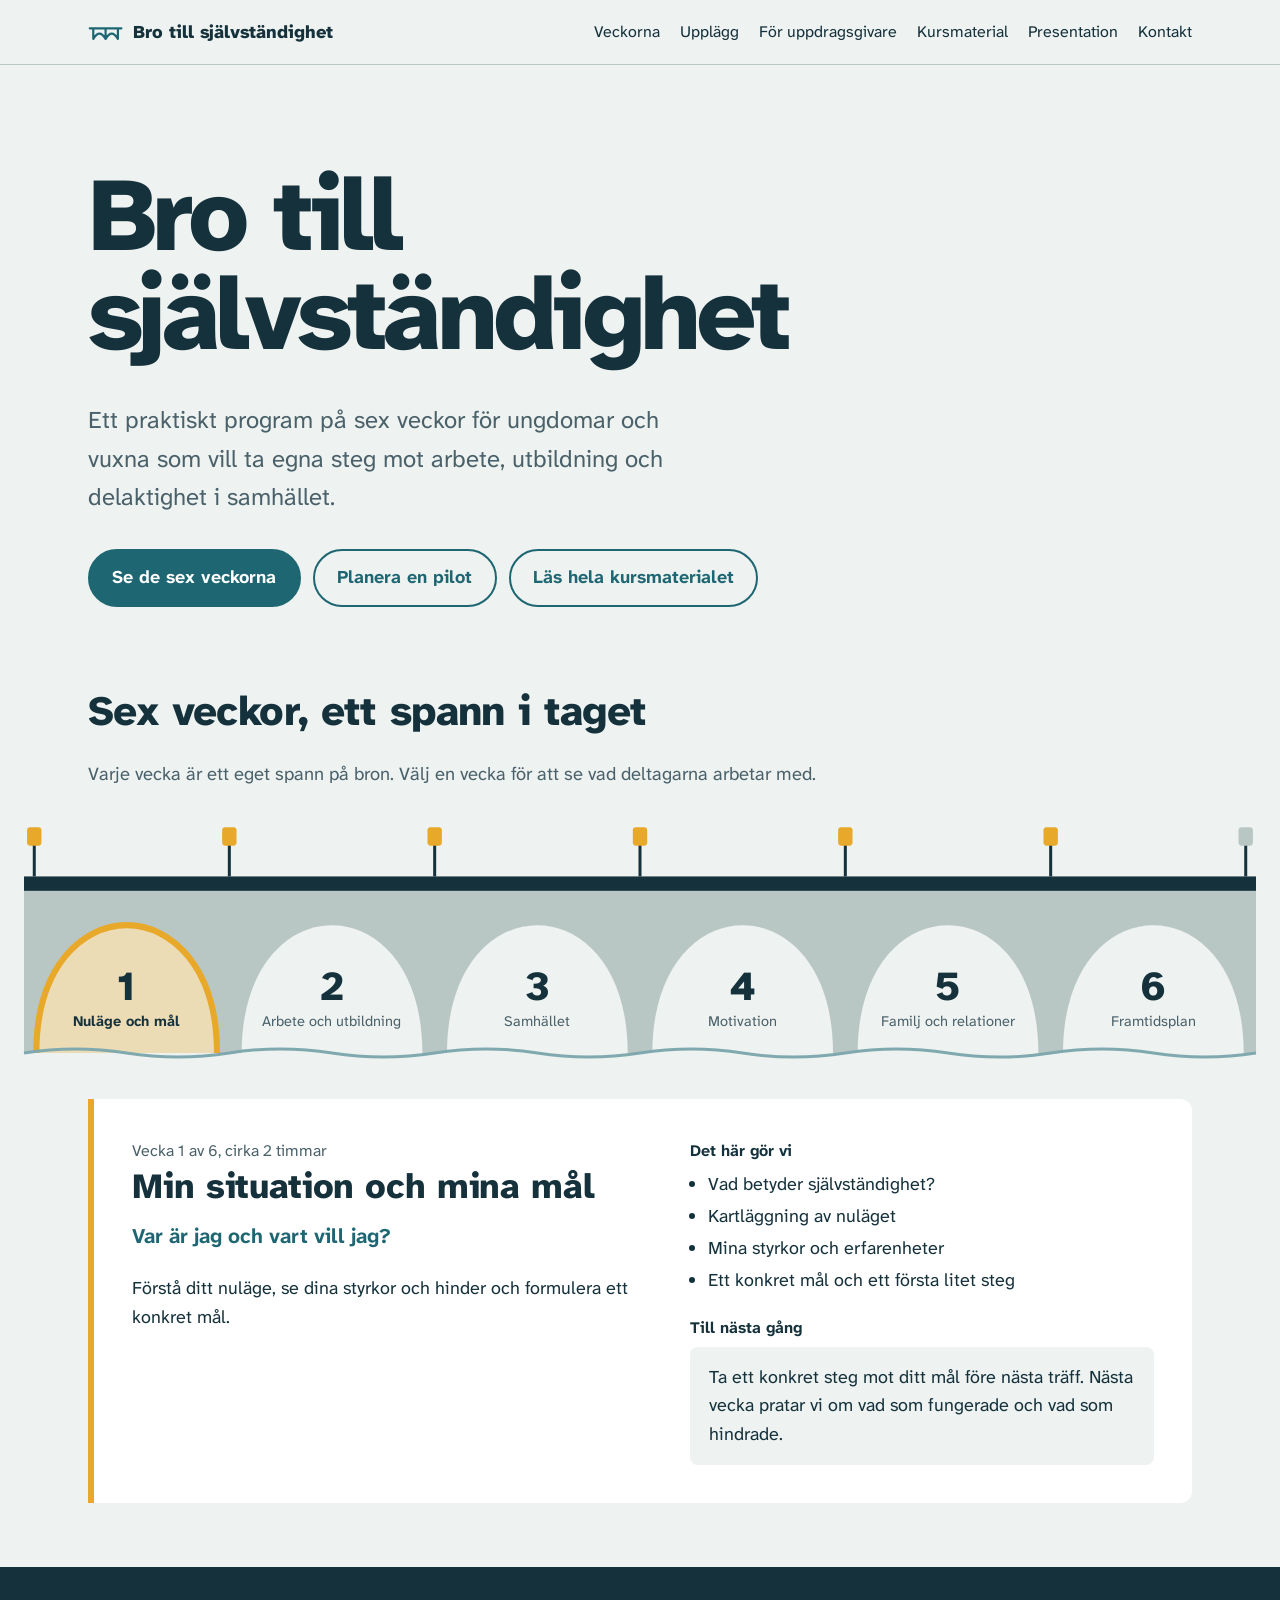
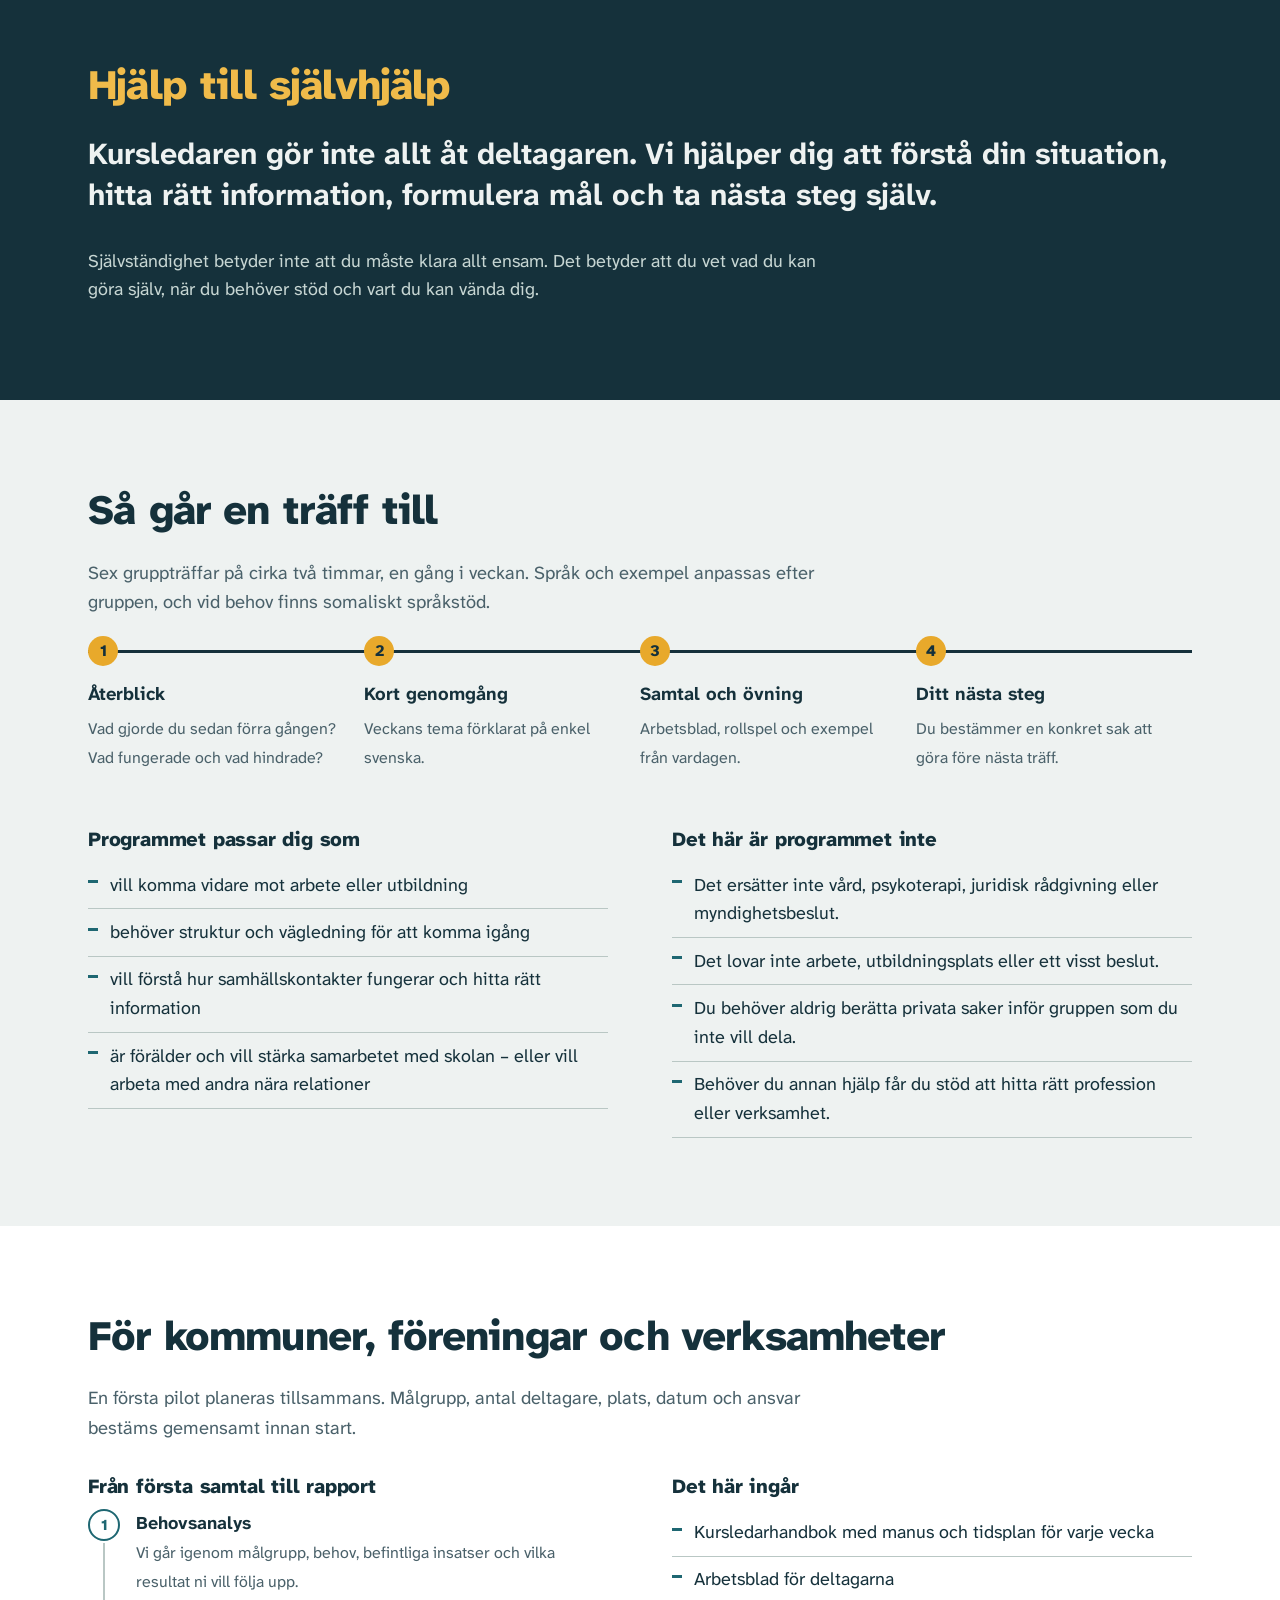
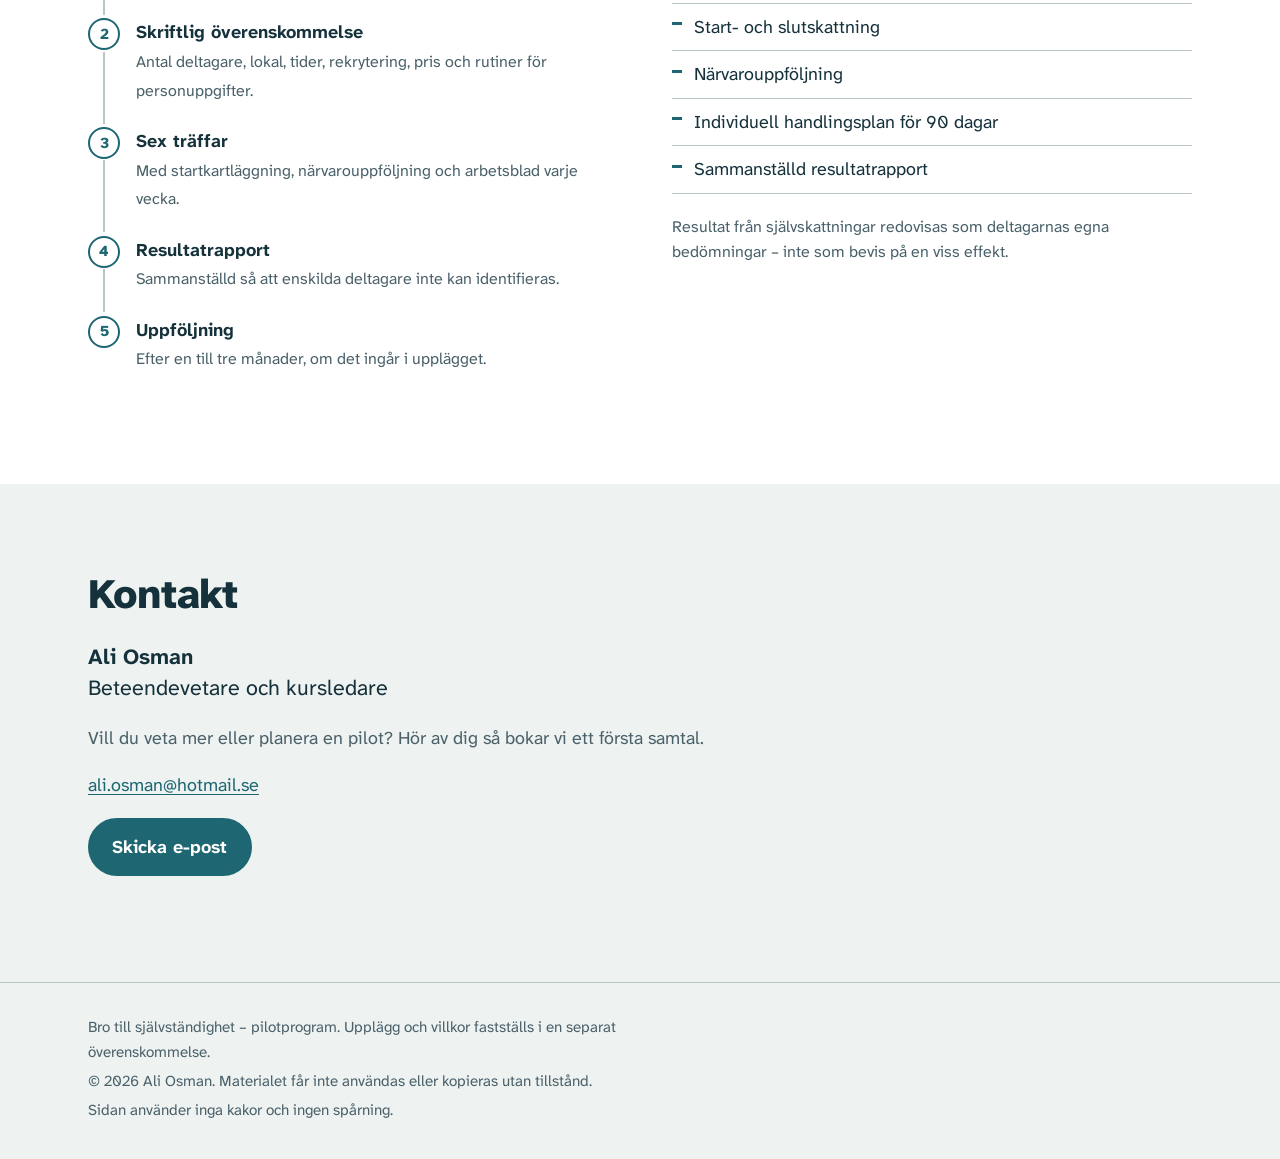
==== commit 3c2f0fc9: "Add files via upload" ====
--- a/index.html
+++ b/index.html
@@ -6,8 +6,8 @@
 <title>Bro till självständighet – sex veckor mot arbete, utbildning och delaktighet</title>
 <meta name="description" content="Ett praktiskt sexveckorsprogram för ungdomar och vuxna som vill ta konkreta steg mot arbete, utbildning och större självständighet.">
 <link rel="icon" href="favicon.svg" type="image/svg+xml">
-<link rel="preload" href="fonts/atkinson-400.woff2" as="font" type="font/woff2" crossorigin>
-<link rel="preload" href="fonts/atkinson-800.woff2" as="font" type="font/woff2" crossorigin>
+<link rel="preload" href="atkinson-400.woff2" as="font" type="font/woff2" crossorigin>
+<link rel="preload" href="atkinson-800.woff2" as="font" type="font/woff2" crossorigin>
 <link rel="stylesheet" href="style.css">
 </head>
 <body>
@@ -25,6 +25,7 @@
       <a href="#upplagg">Upplägg</a>
       <a href="#uppdragsgivare">För uppdragsgivare</a>
       <a href="material.html">Kursmaterial</a>
+      <a href="presentation.html">Presentation</a>
       <a href="#kontakt">Kontakt</a>
     </nav>
   </div>
--- a/style.css
+++ b/style.css
@@ -1,6 +1,6 @@
-@font-face { font-family: "Atkinson"; src: url("fonts/atkinson-400.woff2") format("woff2"); font-weight: 400; font-display: swap; }
-@font-face { font-family: "Atkinson"; src: url("fonts/atkinson-700.woff2") format("woff2"); font-weight: 700; font-display: swap; }
-@font-face { font-family: "Atkinson"; src: url("fonts/atkinson-800.woff2") format("woff2"); font-weight: 800; font-display: swap; }
+@font-face { font-family: "Atkinson"; src: url("atkinson-400.woff2") format("woff2"); font-weight: 400; font-display: swap; }
+@font-face { font-family: "Atkinson"; src: url("atkinson-700.woff2") format("woff2"); font-weight: 700; font-display: swap; }
+@font-face { font-family: "Atkinson"; src: url("atkinson-800.woff2") format("woff2"); font-weight: 800; font-display: swap; }
 
 :root {
   --dimma: #eef2f1;   /* bakgrund */
@@ -236,3 +236,82 @@
   .lines { background: repeating-linear-gradient(to bottom, transparent 0 calc(2rem - 1px), #999 calc(2rem - 1px) 2rem); }
   a { color: #000; text-decoration: none; }
 }
+
+/* ===== Presentation ===== */
+.deck-main { padding-top: clamp(2rem, 5vw, 3.5rem); padding-bottom: 3rem; }
+.deck-head h1 { font-size: clamp(1.8rem, 1.2rem + 2.4vw, 3rem); letter-spacing: -.03em; margin-bottom: .3em; }
+.deck-head p { color: var(--mjuk); }
+kbd { font: inherit; font-weight: 700; border: 1px solid var(--sten); border-bottom-width: 3px; border-radius: 5px; padding: 0 .35em; }
+
+.deck { container-type: inline-size; outline-offset: 6px; cursor: pointer; user-select: none; }
+.stage { position: relative; aspect-ratio: 16 / 9; width: 100%; border-radius: 12px; overflow: hidden; box-shadow: 0 1px 0 var(--sten), 0 12px 40px -18px rgba(21, 49, 59, .35); }
+.deck:fullscreen { background: #0b1a1f; display: grid; place-items: center; }
+.deck:fullscreen .stage { width: min(100vw, 177.78vh); border-radius: 0; }
+
+.slide { position: absolute; inset: 0; background: var(--yta); color: var(--blak); padding: 6cqw 7cqw; display: flex; flex-direction: column; justify-content: center; font-size: 2.1cqw; line-height: 1.45; }
+.slide[hidden] { display: none; }
+.slide h2 { font-size: 4.6cqw; line-height: 1.05; letter-spacing: -.035em; margin: 0 0 .5em; max-width: 22ch; }
+.slide h3 { font-size: 1.15em; margin: 0 0 .3em; letter-spacing: -.01em; }
+.slide p { margin: 0 0 .7em; max-width: 55ch; }
+.slide ul, .slide ol { margin: 0; padding-left: 1.1em; }
+.slide li { margin-bottom: .45em; }
+.slide .small { font-size: .88em; }
+.eyebrow { font-weight: 800; text-transform: uppercase; letter-spacing: .08em; font-size: .72em !important; color: var(--fjord); margin-bottom: 1.2em !important; }
+.eyebrow::before { content: ""; display: inline-block; width: 2.2em; height: .3em; background: var(--lykta); vertical-align: middle; margin-right: .7em; border-radius: 2px; }
+.doc-tag { font-size: .72em !important; font-weight: 700; color: var(--mjuk); margin-bottom: .8em !important; }
+.slide .big { font-size: 1.55em; line-height: 1.3; font-weight: 700; max-width: 30ch; }
+
+.dark { background: #15313b; color: #eef2f1; }
+.dark .eyebrow { color: #f0bb4a; }
+.title-slide h2 { font-size: 7.2cqw; max-width: 14ch; }
+.title-slide .sub { font-size: 1.6em; color: #c7d6d3; }
+.title-slide .meta { margin-top: 1.5em; color: #c7d6d3; font-size: .95em; }
+.slide-bridge { position: absolute; right: 5cqw; bottom: 0; width: 42cqw; fill: none; stroke: #f0bb4a; stroke-width: 5; opacity: .9; }
+
+.cols2 { columns: 2; column-gap: 4cqw; }
+.cols2 li { break-inside: avoid; }
+.checks { list-style: none; padding: 0 !important; }
+.checks li { padding-left: 1.6em; position: relative; }
+.checks li::before { content: ""; position: absolute; left: 0; top: .2em; width: .95em; height: .95em; border: .15em solid var(--fjord); border-radius: .2em; }
+
+.phases, .weeks6 { display: grid; gap: 1.6cqw; }
+.phases { grid-template-columns: repeat(4, 1fr); }
+.weeks6 { grid-template-columns: repeat(3, 1fr); font-size: .85em; }
+.phases > div, .weeks6 > div, .cards > div { background: var(--dimma); border-radius: 1cqw; padding: 1.8cqw; border-top: .5cqw solid var(--fjord); }
+.phases b, .weeks6 b { display: block; font-size: 2em; line-height: 1; color: var(--fjord); margin-bottom: .3em; }
+.phases p, .weeks6 p, .cards p { font-size: .85em; margin-bottom: .3em; }
+.phases .when { font-weight: 700; color: var(--mjuk); }
+
+.cards { display: grid; grid-template-columns: 1fr 1fr; gap: 2.5cqw; }
+.cards.three { grid-template-columns: repeat(3, 1fr); }
+.cards > div { border-top-color: var(--lykta); }
+
+.split { display: grid; grid-template-columns: 1.2fr 1fr; gap: 4cqw; align-items: start; }
+.scale li::marker { color: var(--fjord); font-weight: 800; }
+.callout-slide { border-left: .6cqw solid var(--lykta); background: var(--dimma); padding: 2cqw 2.4cqw; border-radius: 0 1cqw 1cqw 0; font-size: 1.05em; }
+.callout-slide p { margin: 0; }
+.note-slide { margin-top: 1.2em !important; font-size: .8em; color: var(--mjuk); max-width: 70ch !important; }
+
+.flow { list-style: none; padding: 0 !important; counter-reset: f; display: grid; grid-template-columns: repeat(7, 1fr); gap: 1cqw; margin-top: 1em !important; }
+.flow li { counter-increment: f; border-top: .35cqw solid var(--blak); padding-top: 1.2em; position: relative; font-weight: 700; font-size: .85em; line-height: 1.25; }
+.flow li::before { content: counter(f); position: absolute; top: -1.05em; left: 0; width: 1.8em; height: 1.8em; border-radius: 50%; background: var(--lykta); color: #15313b; display: grid; place-items: center; font-weight: 800; }
+
+.workflow { list-style: none; padding: 0 !important; counter-reset: w; display: grid; grid-template-columns: 1fr 1fr; grid-auto-flow: column; grid-template-rows: repeat(5, auto); column-gap: 4cqw; font-size: .82em; }
+.workflow li { counter-increment: w; display: grid; grid-template-columns: 2em 1fr auto; align-items: baseline; gap: .6em; padding: .45em 0; border-bottom: 1px solid var(--sten); margin: 0; }
+.workflow li::before { content: counter(w); font-weight: 800; color: var(--fjord); }
+.workflow span { color: var(--mjuk); font-size: .9em; white-space: nowrap; }
+
+.deck-controls { display: flex; align-items: center; gap: .75rem; margin-top: 1.25rem; flex-wrap: wrap; }
+.deck-controls .btn { padding: .55rem 1.1rem; }
+.counter { margin: 0; font-weight: 700; min-width: 4.5em; text-align: center; }
+#fs { margin-left: auto; }
+.deck-progress { height: 4px; background: var(--sten); border-radius: 2px; margin-top: 1rem; overflow: hidden; }
+.deck-progress span { display: block; height: 100%; width: 0; background: var(--lykta); transition: width .25s; }
+@media (prefers-reduced-motion: reduce) { .deck-progress span { transition: none; } }
+
+@media print {
+  .deck-head, .deck-controls, .deck-progress { display: none !important; }
+  @page { size: landscape; margin: 0; }
+  .stage { aspect-ratio: auto; box-shadow: none; border-radius: 0; overflow: visible; }
+  .slide, .slide[hidden] { position: relative; display: flex; aspect-ratio: 16 / 9; break-after: page; }
+}
